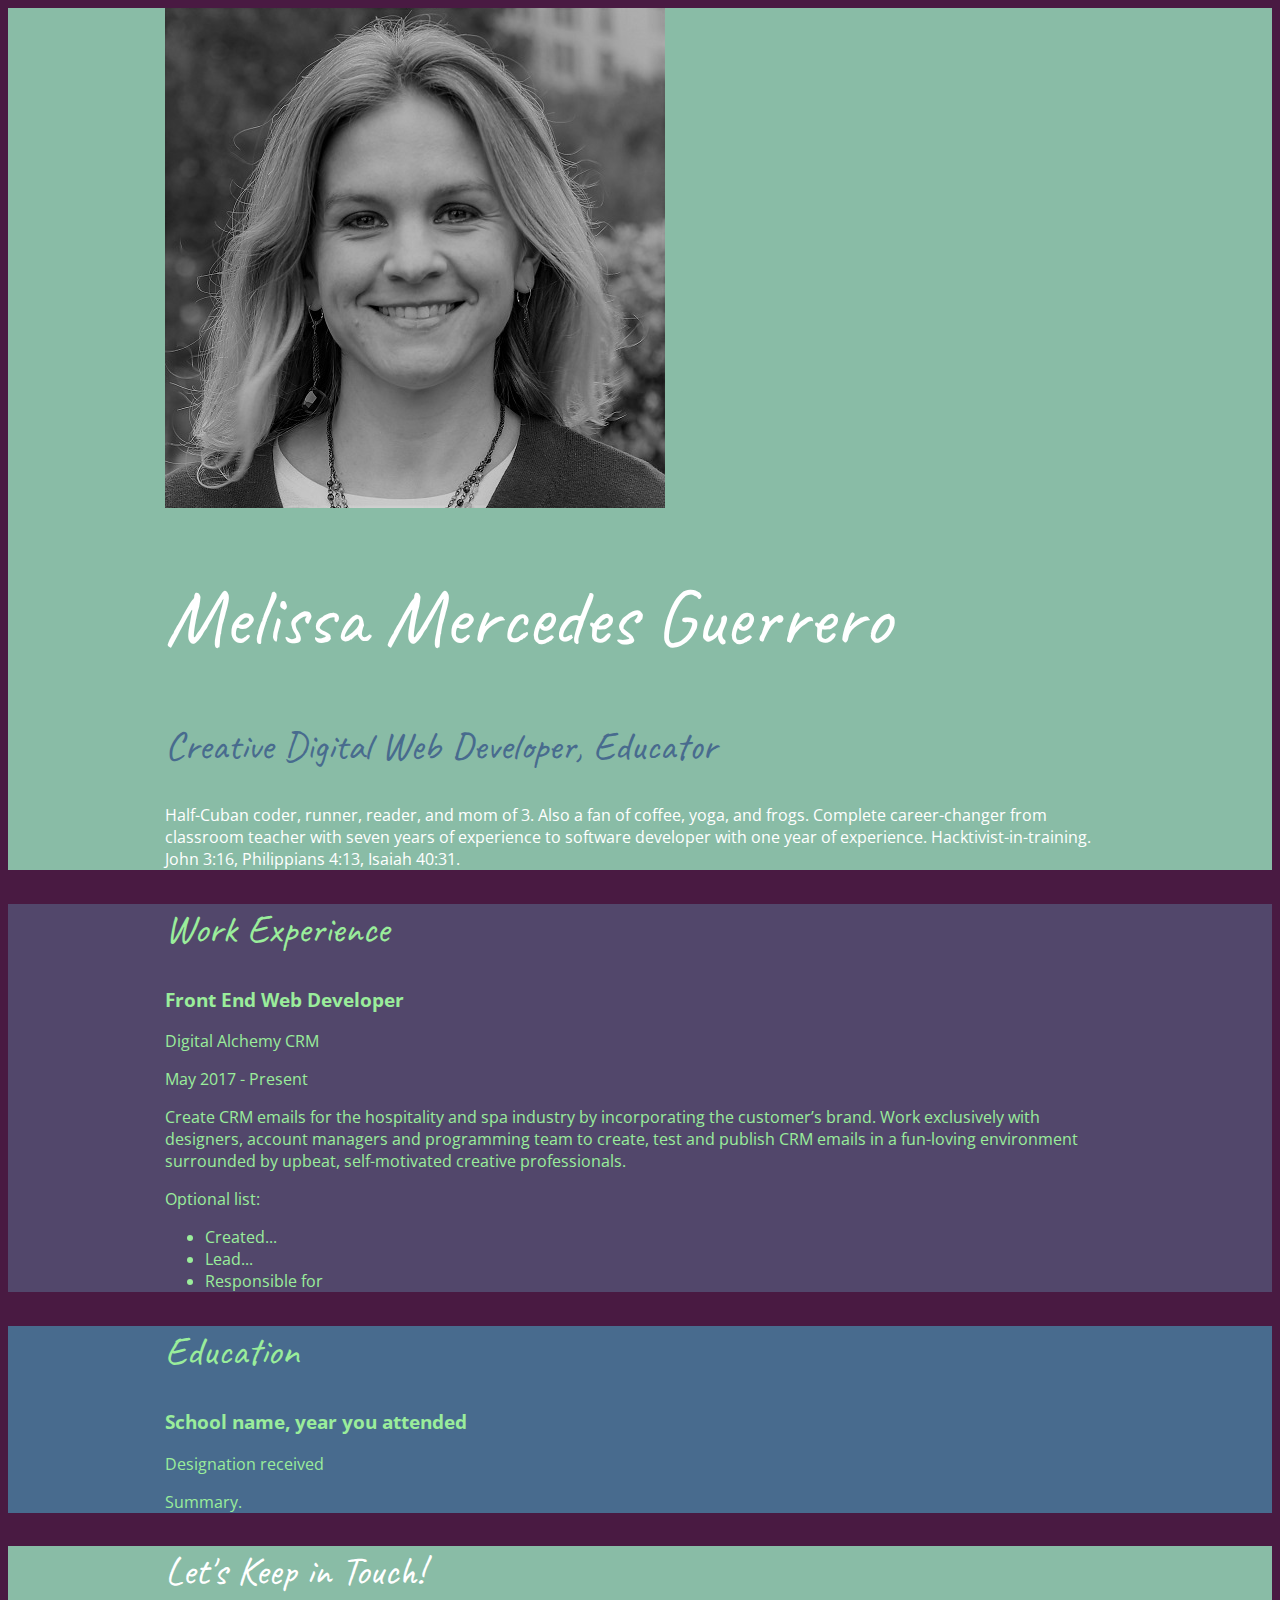
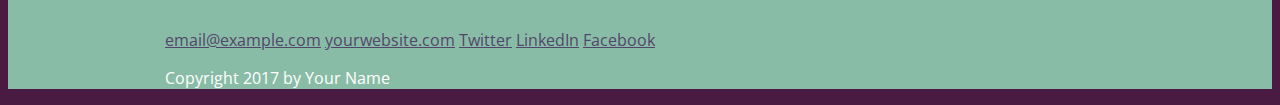
==== CSS_Course/CSS_Course/index.html @ 22adb33e "Updated Mon" ====
<!DOCTYPE html>
<html lang="en">
<head>
    <meta charset="UTF-8">
    <meta name="viewport" content="width=device-width, initial-scale=1.0">
    <link href="https://fonts.googleapis.com/css?family=Caveat|Open+Sans:400,700" rel="stylesheet">
    <link rel="stylesheet" href="css/styles.css">
    <title>Melissa Mercedes Guerrero | Resume</title>
</head>
<body>
    <!-- // Intro -->
    <header>
        <div class="content-wrap">
        <img src="images/melissa-square.jpg" alt="Image of Melissa">
        <h1>Melissa Mercedes Guerrero</h1>
        <h2>Creative Digital Web Developer, Educator</h2>
        <p>Half-Cuban coder, runner, reader, and mom of 3. Also a fan of coffee, yoga, and frogs. Complete career-changer from classroom teacher with seven years of experience to software developer with one year of experience. Hacktivist-in-training. John 3:16, Philippians 4:13, Isaiah 40:31.</p>
        </div>
    </header>
    
    <main> 
        <!-- // Work Experience -->
        <section class="work">
            <div class="content-wrap">
            <h2>Work Experience</h2>

            <!-- Job Details: copy this whole block to add more jobs -->
            <h3>Front End Web Developer</h3>
            <p>Digital Alchemy CRM</p>
            <p>May 2017 - Present</p>
            
            <!-- Add as many paragraphs as you need. -->
            <p>Create CRM emails for the hospitality and spa industry by incorporating the customer’s
            brand. Work exclusively with designers, account managers and programming team to create, test and publish CRM emails in a fun-loving environment surrounded by upbeat, self-motivated creative professionals.</p>
            
            <!-- This list can be deleted if you don't want to use it. -->
            <p>Optional list:</p>
            <ul>
                <li>Created...</li>
                <li>Lead...</li>
                <li>Responsible for</li>
            </ul>
            <!-- end of Job Details block. -->
            </div>
        </section>


        <!-- // Education -->
        <section class="education">
            <div class="content-wrap">
            <h2>Education</h2>

            <!-- School details: copy this whole block to add more schools. -->
            <h3>School name, year you attended</h3>
            <p>Designation received</p>
            
            <!-- Add as many paragraphs as you need. -->
            <p>Summary.</p>
            <!-- End of school details. -->
            </div>
        </section>
    </main>
    
    <!-- // Footer & contact info -->
    <footer>
        <div class="content-wrap">
        <h2>Let's Keep in Touch!</h2>
        
        <!-- Social media and contact links. Add or remove any networks. -->
        <div>
            <a href="mailto:email@example.com">email@example.com</a>
            <a href="http://yourwebsite.com" target="_blank">yourwebsite.com</a>
            <a href="#" target="_blank">Twitter</a>
            <a href="#" target="_blank">LinkedIn</a>
            <a href="#" target="_blank">Facebook</a>
        </div>

        <p>Copyright 2017 by Your Name</p>
        </div>
    </footer>
</body>
</html>
---- CSS_Course/CSS_Course/css/styles.css ----
/* Color Palette-------
#9AED9B Pale Green
#89BCA6 Dark Sea Green
#486B8E Queen Blue
#52476B Independence
#491A42 Russian Violet
*/

/* Global Styles-------*/
body {
	background: #491A42;
	color: #9AED9B;
	font-family: 'Open Sans', sans-serif;
}

.content-wrap {
	max-width: 950px;
	margin: 0 auto;
}

h1, h2 {
	font-family: 'Caveat', cursive;
	font-weight: 400;
}

h1 {
	font-size: 80px;
}

h2 {
	font-size: 40px;
}

a {
	color: #52476B;
}

a:hover {
	text-decoration: none;
}

/*Header and Footer-------*/
header, footer {
	background: #89BCA6;
	color: white;
}

header h2 {
	color: #486B8E;
}

/*Work Experience-------*/
.work {
	background: #52476B;
}



/*Education-------*/
.education {
	background: #486B8E;
}
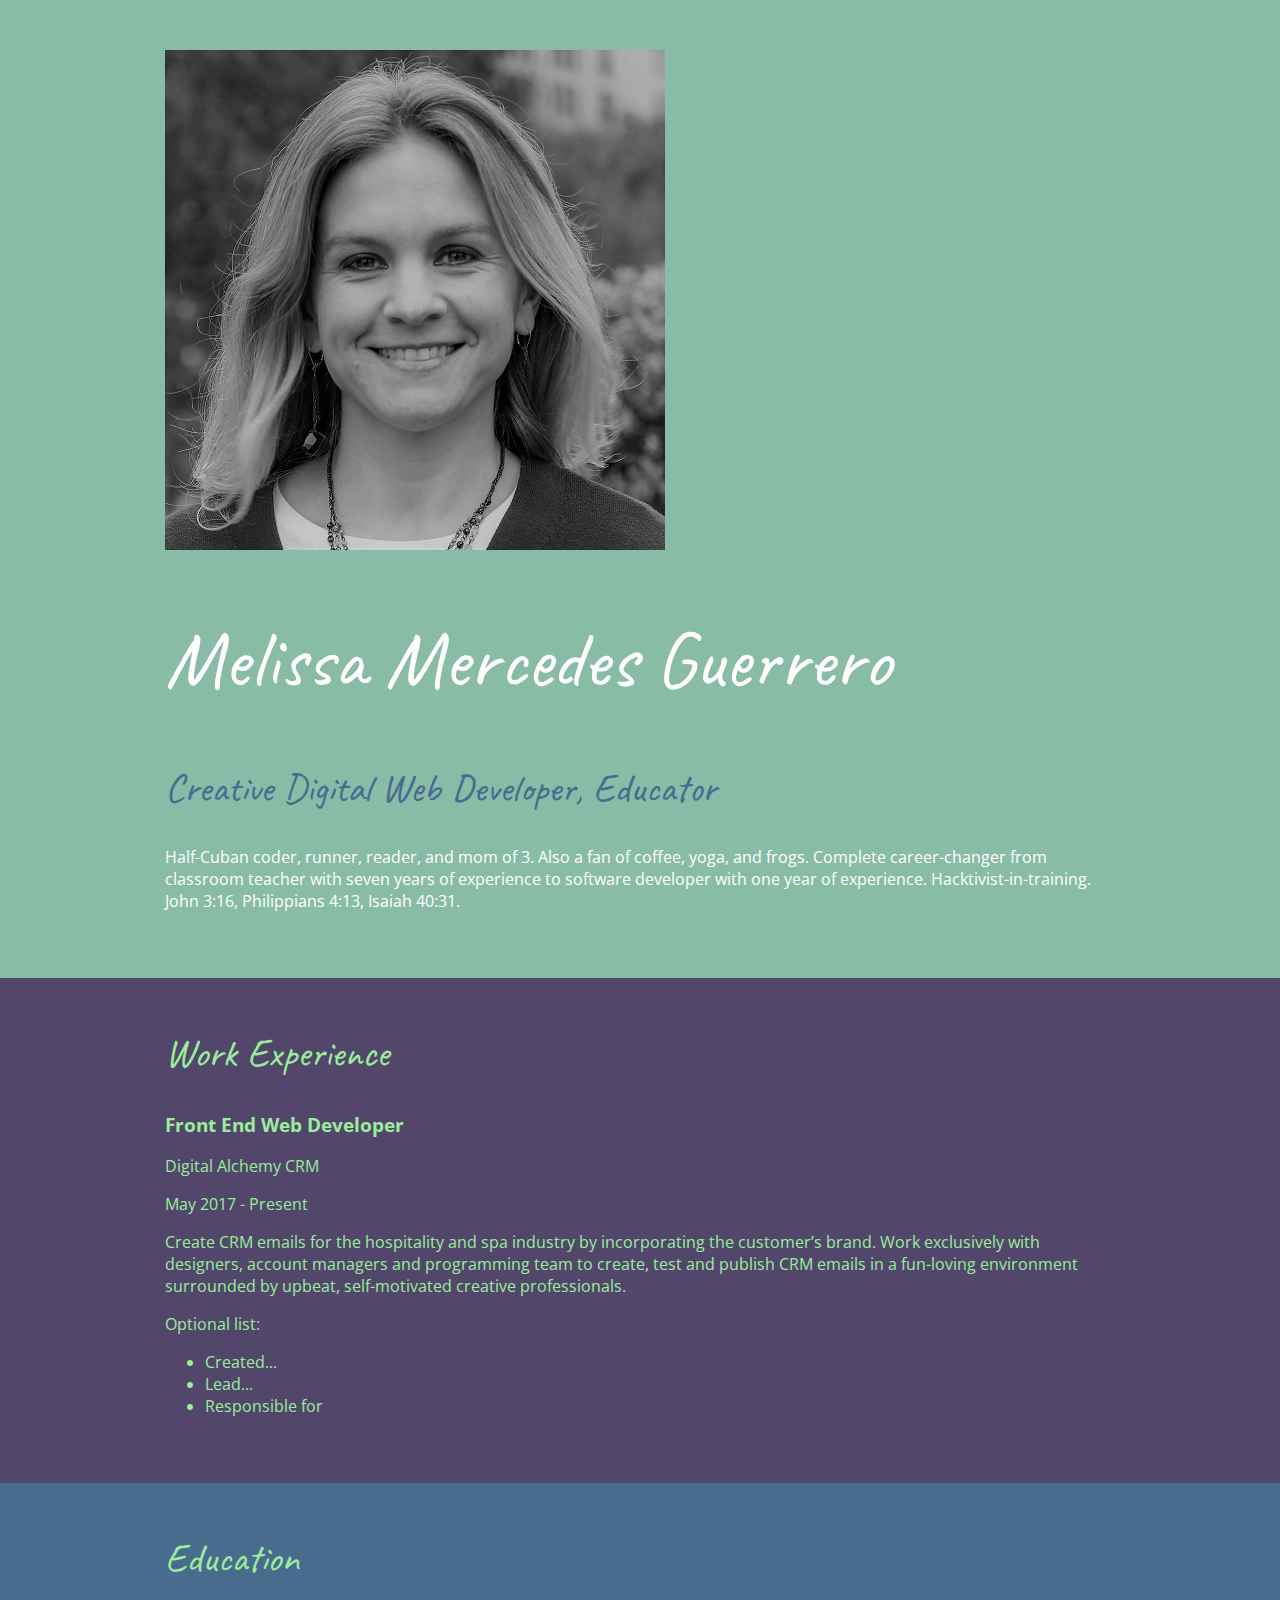
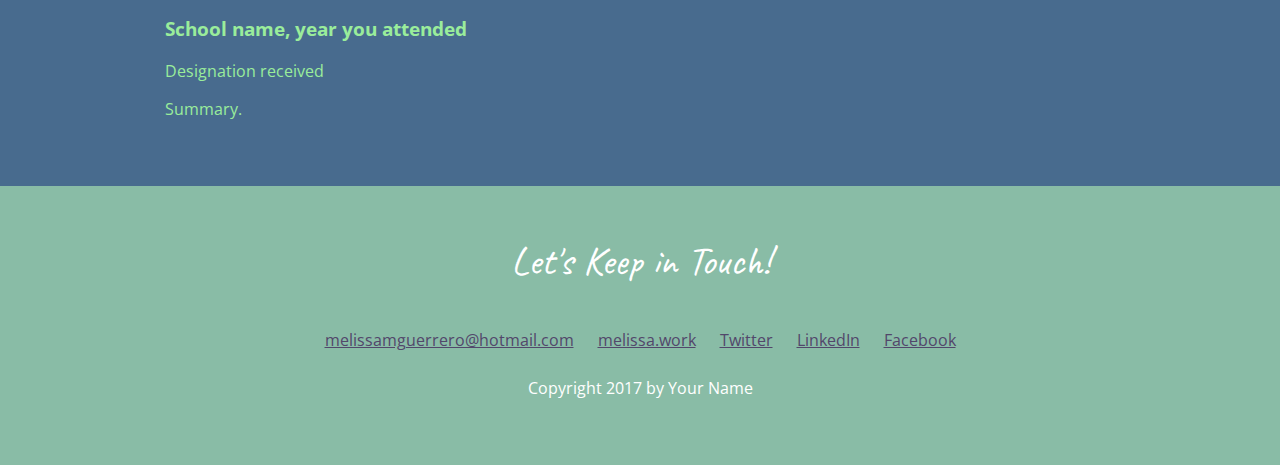
==== commit eaff1ff1: "Updated Fri" ====
--- a/CSS_Course/CSS_Course/index.html
+++ b/CSS_Course/CSS_Course/index.html
@@ -67,12 +67,12 @@
         <h2>Let's Keep in Touch!</h2>
         
         <!-- Social media and contact links. Add or remove any networks. -->
-        <div>
-            <a href="mailto:email@example.com">email@example.com</a>
-            <a href="http://yourwebsite.com" target="_blank">yourwebsite.com</a>
-            <a href="#" target="_blank">Twitter</a>
-            <a href="#" target="_blank">LinkedIn</a>
-            <a href="#" target="_blank">Facebook</a>
+        <div class="contact-info">
+            <a href="mailto:melissamguerrero@hotmail.com">melissamguerrero@hotmail.com</a>
+            <a href="http://melissa.work target="_blank">melissa.work</a>
+            <a href="https://twitter.com/Mmgfrog" target="_blank">Twitter</a>
+            <a href="https://www.linkedin.com/in/melissa-guerrero/" target="_blank">LinkedIn</a>
+            <a href="https://www.facebook.com/melissa.m.guerrero.92" target="_blank">Facebook</a>
         </div>
 
         <p>Copyright 2017 by Your Name</p>
--- a/CSS_Course/CSS_Course/css/styles.css
+++ b/CSS_Course/CSS_Course/css/styles.css
@@ -11,11 +11,13 @@
 	background: #491A42;
 	color: #9AED9B;
 	font-family: 'Open Sans', sans-serif;
+	margin: 0;
 }
 
 .content-wrap {
 	max-width: 950px;
 	margin: 0 auto;
+	padding: 50px;
 }
 
 h1, h2 {
@@ -29,6 +31,7 @@
 
 h2 {
 	font-size: 40px;
+	margin-top: 0;
 }
 
 a {
@@ -45,8 +48,19 @@
 	color: white;
 }
 
+/*Header only*/
 header h2 {
 	color: #486B8E;
+}
+
+/*Footer only*/
+footer {
+	text-align: center;
+}
+
+.contact-info a {
+	display: inline-block;
+	padding: 10px;
 }
 
 /*Work Experience-------*/
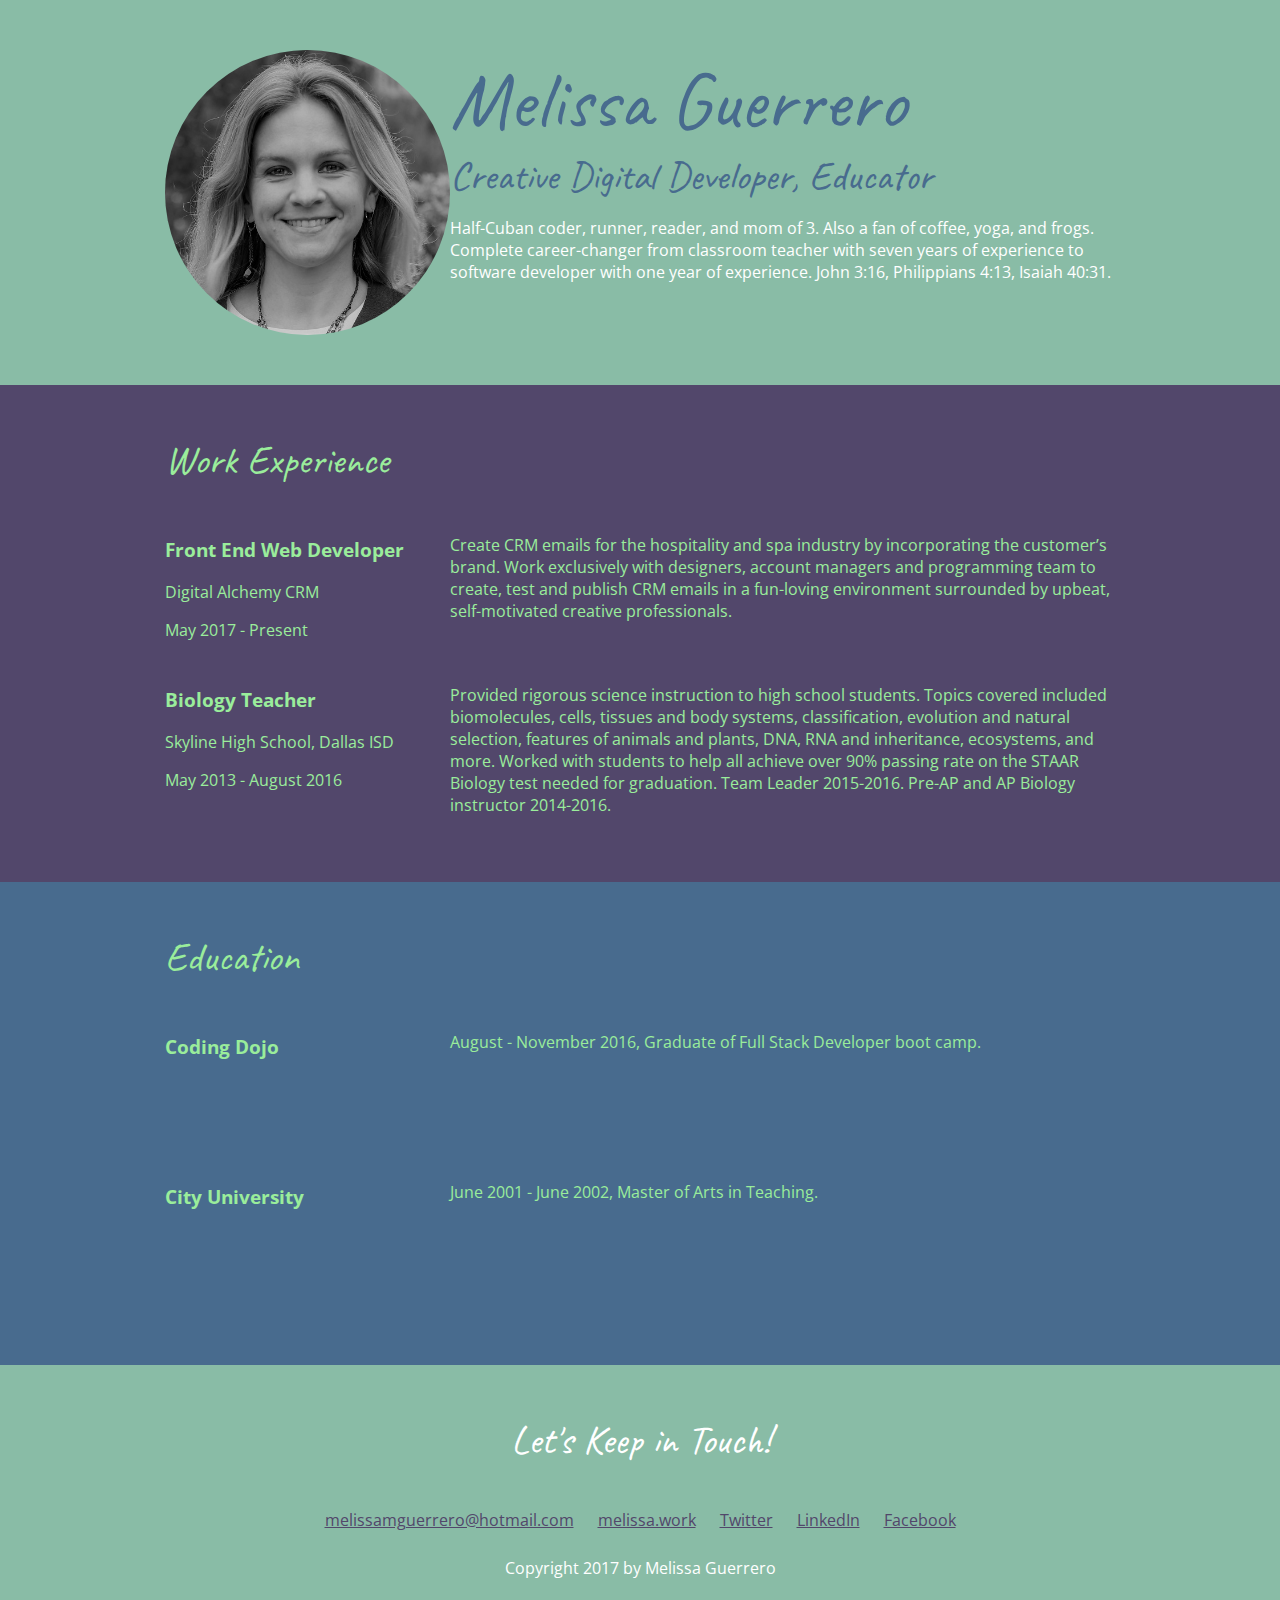
==== commit 683f85d1: "Updated Content" ====
--- a/CSS_Course/CSS_Course/index.html
+++ b/CSS_Course/CSS_Course/index.html
@@ -5,16 +5,18 @@
     <meta name="viewport" content="width=device-width, initial-scale=1.0">
     <link href="https://fonts.googleapis.com/css?family=Caveat|Open+Sans:400,700" rel="stylesheet">
     <link rel="stylesheet" href="css/styles.css">
-    <title>Melissa Mercedes Guerrero | Resume</title>
+    <title>Melissa Guerrero | Resume</title>
 </head>
 <body>
     <!-- // Intro -->
     <header>
         <div class="content-wrap">
-        <img src="images/melissa-square.jpg" alt="Image of Melissa">
-        <h1>Melissa Mercedes Guerrero</h1>
-        <h2>Creative Digital Web Developer, Educator</h2>
-        <p>Half-Cuban coder, runner, reader, and mom of 3. Also a fan of coffee, yoga, and frogs. Complete career-changer from classroom teacher with seven years of experience to software developer with one year of experience. Hacktivist-in-training. John 3:16, Philippians 4:13, Isaiah 40:31.</p>
+        <img src="images/melissa-square.jpg" alt="Image of Melissa" class="profile-img col-narrow">
+            <div class="col-wide">
+            <h1>Melissa Guerrero</h1>
+            <h2>Creative Digital Developer, Educator</h2>
+            <p>Half-Cuban coder, runner, reader, and mom of 3. Also a fan of coffee, yoga, and frogs. Complete career-changer from classroom teacher with seven years of experience to software developer with one year of experience. John 3:16, Philippians 4:13, Isaiah 40:31.</p>
+            </div>
         </div>
     </header>
     
@@ -25,21 +27,27 @@
             <h2>Work Experience</h2>
 
             <!-- Job Details: copy this whole block to add more jobs -->
-            <h3>Front End Web Developer</h3>
-            <p>Digital Alchemy CRM</p>
-            <p>May 2017 - Present</p>
+            <div class="col-narrow">
+                <h3>Front End Web Developer</h3>
+                <p>Digital Alchemy CRM</p>
+                <p>May 2017 - Present</p>
+            </div>
             
             <!-- Add as many paragraphs as you need. -->
-            <p>Create CRM emails for the hospitality and spa industry by incorporating the customer’s
-            brand. Work exclusively with designers, account managers and programming team to create, test and publish CRM emails in a fun-loving environment surrounded by upbeat, self-motivated creative professionals.</p>
+            <div class="col-wide">
+                <p>Create CRM emails for the hospitality and spa industry by incorporating the customer’s
+                brand. Work exclusively with designers, account managers and programming team to create, test and publish CRM emails in a fun-loving environment surrounded by upbeat, self-motivated creative professionals.</p>
+            </div>
             
-            <!-- This list can be deleted if you don't want to use it. -->
-            <p>Optional list:</p>
-            <ul>
-                <li>Created...</li>
-                <li>Lead...</li>
-                <li>Responsible for</li>
-            </ul>
+            <div class="col-narrow">
+                <h3>Biology Teacher</h3>
+                <p>Skyline High School, Dallas ISD</p>
+                <p>May 2013 - August 2016</p>
+            </div>
+
+            <div class="col-wide">
+                <p>Provided rigorous science instruction to high school students. Topics covered included biomolecules, cells, tissues and body systems, classification, evolution and natural selection, features of animals and plants, DNA, RNA and inheritance, ecosystems, and more. Worked with students to help all achieve over 90% passing rate on the STAAR Biology test needed for graduation. Team Leader 2015-2016. Pre-AP and AP Biology instructor 2014-2016.
+            
             <!-- end of Job Details block. -->
             </div>
         </section>
@@ -48,14 +56,24 @@
         <!-- // Education -->
         <section class="education">
             <div class="content-wrap">
-            <h2>Education</h2>
+                <h2>Education</h2>
 
             <!-- School details: copy this whole block to add more schools. -->
-            <h3>School name, year you attended</h3>
-            <p>Designation received</p>
+                <div class="col-narrow">
+                    <h3>Coding Dojo</h3>
+                </div>
+
+                <div class="col-wide">
+                    <p>August - November 2016, Graduate of Full Stack Developer boot camp.</p> 
+                </div> 
             
-            <!-- Add as many paragraphs as you need. -->
-            <p>Summary.</p>
+                <div class="col-narrow">
+                    <h3>City University</h3>
+                </div>
+
+                <div class="col-wide">
+                    <p>June 2001 - June 2002, Master of Arts in Teaching.</p>
+                </div>
             <!-- End of school details. -->
             </div>
         </section>
@@ -75,7 +93,7 @@
             <a href="https://www.facebook.com/melissa.m.guerrero.92" target="_blank">Facebook</a>
         </div>
 
-        <p>Copyright 2017 by Your Name</p>
+        <p>Copyright 2017 by Melissa Guerrero</p>
         </div>
     </footer>
 </body>
--- a/CSS_Course/CSS_Course/css/styles.css
+++ b/CSS_Course/CSS_Course/css/styles.css
@@ -7,6 +7,14 @@
 */
 
 /* Global Styles-------*/
+html {
+	box-sizing: border-box;
+}
+
+*, *:before; *:after {
+	box-sizing: inherit;
+}
+
 body {
 	background: #491A42;
 	color: #9AED9B;
@@ -18,6 +26,19 @@
 	max-width: 950px;
 	margin: 0 auto;
 	padding: 50px;
+	overflow: auto;
+}
+
+.col-narrow {
+	float: left;
+	min-height: 150px;
+	width: 30%;
+}
+
+.col-wide {
+	float: left;
+	min-height: 150px;
+	width: 70%;
 }
 
 h1, h2 {
@@ -49,8 +70,13 @@
 }
 
 /*Header only*/
-header h2 {
+header h1, header h2 {
 	color: #486B8E;
+	margin: 0;
+}
+
+.profile-img {
+	border-radius: 50%;
 }
 
 /*Footer only*/
